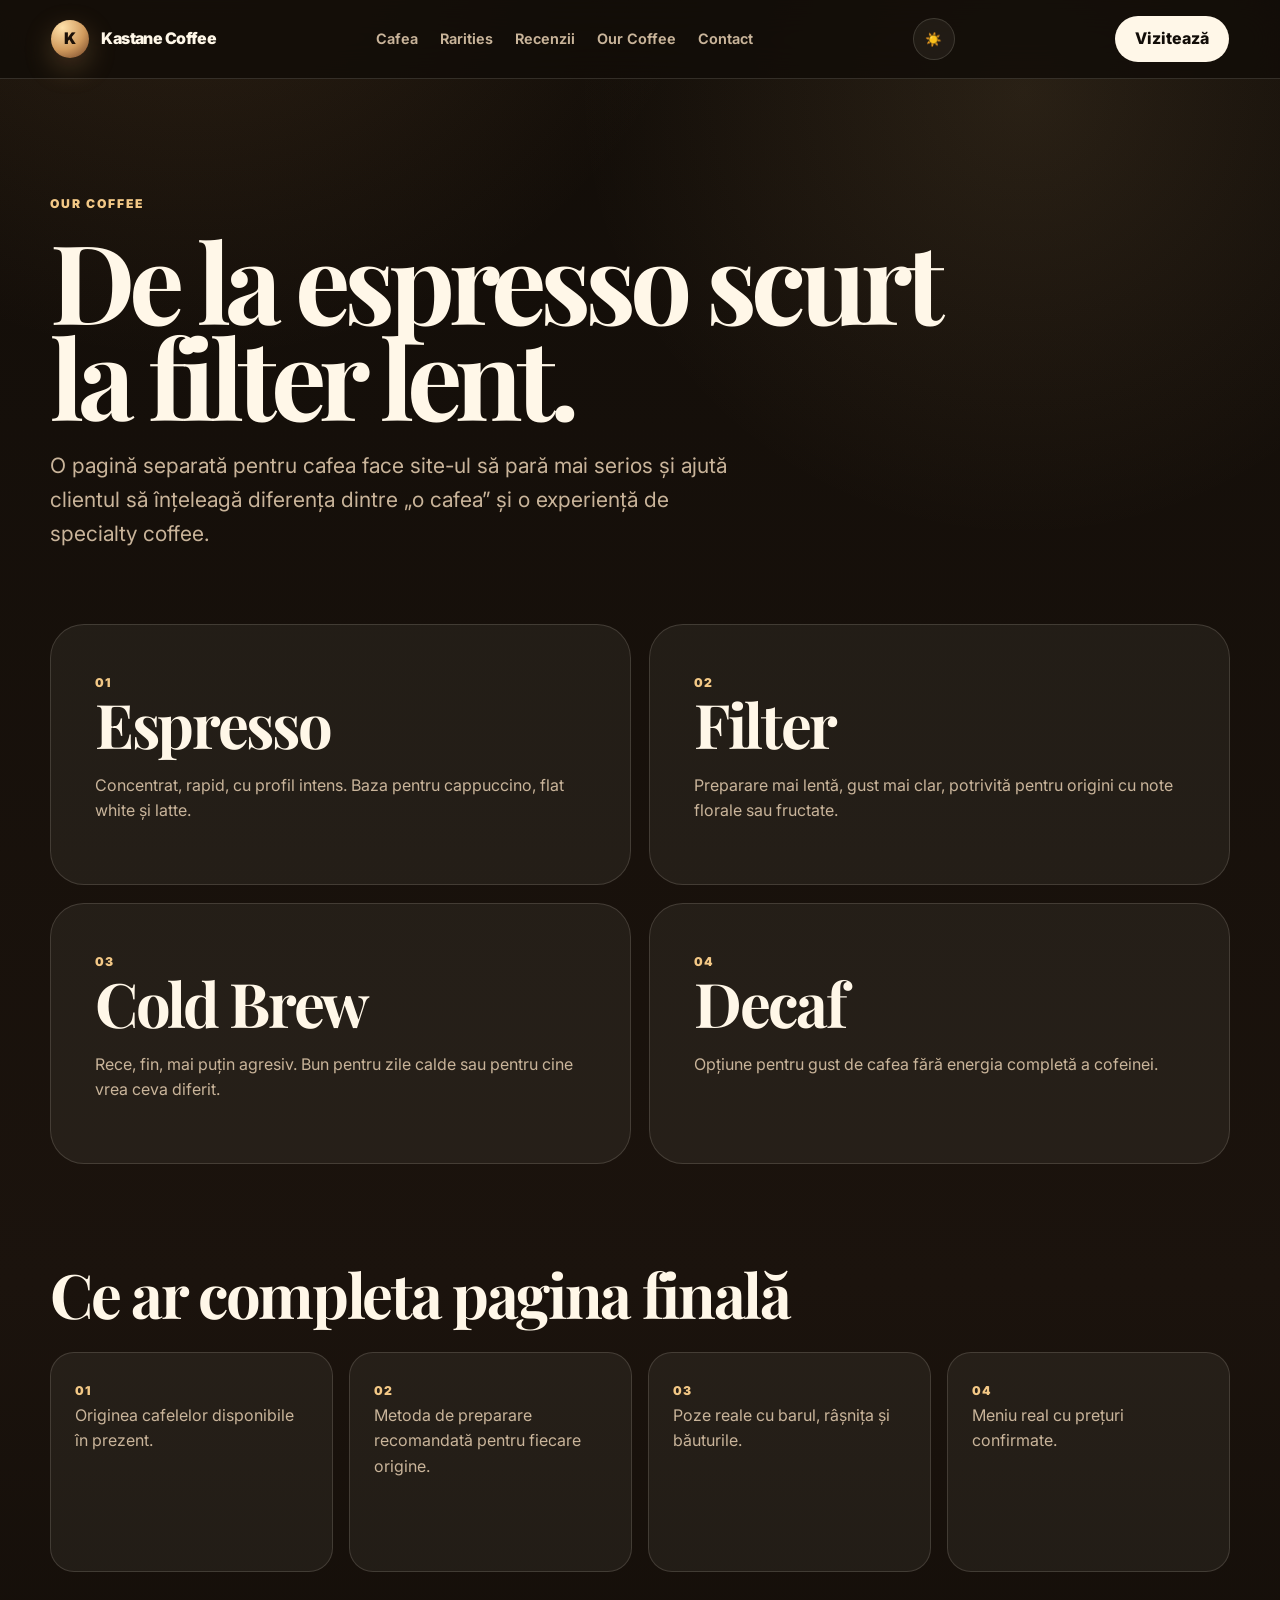
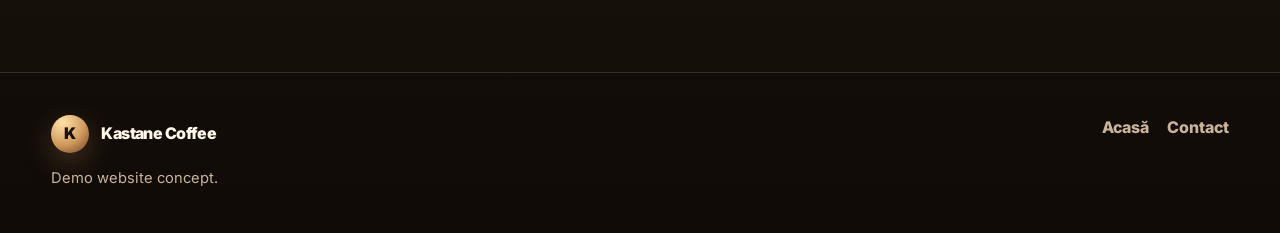
==== coffee.html @ 0e5a7f86 "Add files via upload" ====
<!doctype html>
<html lang="ro">
<head>
  <meta charset="utf-8" />
  <meta name="viewport" content="width=device-width, initial-scale=1" />
  <title>Our Coffee — Kastane Coffee</title>
  <meta name="description" content="Our Coffee — espresso, filter coffee, cold brew, decaf și selecții rare la Kastane Coffee Târgoviște." />
  <meta name="theme-color" content="#120d08" />
  <link rel="icon" href="favicon.svg" type="image/svg+xml" />
  <link rel="preconnect" href="https://fonts.googleapis.com">
  <link rel="preconnect" href="https://fonts.gstatic.com" crossorigin>
  <link href="https://fonts.googleapis.com/css2?family=Inter:wght@400;500;600;700;800;900&family=Playfair+Display:wght@500;600;700;800&display=swap" rel="stylesheet">
  <link rel="stylesheet" href="styles.css" />
</head>
<body>
  <div class="grain" aria-hidden="true"></div>

  <header class="site-header">
    <a class="brand" href="index.html" aria-label="Kastane Coffee">
      <span class="brand-mark">K</span>
      <span class="brand-text">Kastane Coffee</span>
    </a>
    <nav class="nav" aria-label="Navigație principală">
      <a href="index.html#coffee">Cafea</a>
      <a href="index.html#rarities">Rarities</a>
      <a href="index.html#reviews">Recenzii</a>
      <a href="coffee.html">Our Coffee</a>
      <a href="index.html#visit">Contact</a>
    </nav>
    <button class="theme-toggle" type="button" aria-label="Schimbă tema">☀️</button>
    <a class="header-cta" href="index.html#visit">Vizitează</a>
  </header>

  <main>
    <section class="page-hero reveal">
      <p class="eyebrow">our coffee</p>
      <h1>De la espresso scurt la filter lent.</h1>
      <p class="lead">
        O pagină separată pentru cafea face site-ul să pară mai serios și ajută clientul să înțeleagă
        diferența dintre „o cafea” și o experiență de specialty coffee.
      </p>
    </section>

    <section class="coffee-cards reveal">
      <article>
        <span>01</span>
        <h2>Espresso</h2>
        <p>Concentrat, rapid, cu profil intens. Baza pentru cappuccino, flat white și latte.</p>
      </article>
      <article>
        <span>02</span>
        <h2>Filter</h2>
        <p>Preparare mai lentă, gust mai clar, potrivită pentru origini cu note florale sau fructate.</p>
      </article>
      <article>
        <span>03</span>
        <h2>Cold Brew</h2>
        <p>Rece, fin, mai puțin agresiv. Bun pentru zile calde sau pentru cine vrea ceva diferit.</p>
      </article>
      <article>
        <span>04</span>
        <h2>Decaf</h2>
        <p>Opțiune pentru gust de cafea fără energia completă a cofeinei.</p>
      </article>
    </section>

    <section class="process reveal">
      <h2>Ce ar completa pagina finală</h2>
      <div class="process-list">
        <article><span>01</span><p>Originea cafelelor disponibile în prezent.</p></article>
        <article><span>02</span><p>Metoda de preparare recomandată pentru fiecare origine.</p></article>
        <article><span>03</span><p>Poze reale cu barul, râșnița și băuturile.</p></article>
        <article><span>04</span><p>Meniu real cu prețuri confirmate.</p></article>
      </div>
    </section>
  </main>

  <footer class="footer">
    <div>
      <a class="brand footer-brand" href="index.html">
        <span class="brand-mark">K</span>
        <span>Kastane Coffee</span>
      </a>
      <p>Demo website concept.</p>
    </div>
    <div class="footer-links">
      <a href="index.html">Acasă</a>
      <a href="index.html#visit">Contact</a>
    </div>
  </footer>

  <script src="script.js"></script>
</body>
</html>
---- styles.css ----
* { box-sizing: border-box; }

:root {
  --bg: #120d08;
  --bg-2: #1b130d;
  --surface: rgba(255, 249, 238, 0.055);
  --surface-strong: rgba(255, 249, 238, 0.095);
  --text: #fff7e8;
  --muted: #c9b49a;
  --soft: #8f7962;
  --line: rgba(255, 247, 232, 0.14);
  --accent: #d09a5d;
  --accent-2: #f3c886;
  --shadow: 0 30px 90px rgba(0, 0, 0, 0.42);
  --radius-xl: 34px;
  --radius-lg: 24px;
  --radius-md: 16px;
}

body.light {
  --bg: #fbf4ea;
  --bg-2: #f1e3d0;
  --surface: rgba(75, 48, 28, 0.075);
  --surface-strong: rgba(75, 48, 28, 0.12);
  --text: #1b120b;
  --muted: #6f5640;
  --soft: #8b6a4f;
  --line: rgba(65, 42, 25, 0.16);
  --accent: #9b6634;
  --accent-2: #7a481e;
}

html { scroll-behavior: smooth; }

body {
  margin: 0;
  font-family: Inter, system-ui, -apple-system, BlinkMacSystemFont, "Segoe UI", sans-serif;
  color: var(--text);
  background:
    radial-gradient(circle at 15% -10%, rgba(208, 154, 93, 0.16), transparent 34rem),
    radial-gradient(circle at 80% 5%, rgba(243, 200, 134, 0.10), transparent 28rem),
    linear-gradient(180deg, var(--bg) 0%, var(--bg-2) 70%, var(--bg) 100%);
  line-height: 1.6;
  overflow-x: hidden;
  transition: background .25s ease, color .25s ease;
}

.grain {
  position: fixed;
  inset: 0;
  pointer-events: none;
  opacity: 0.13;
  z-index: 100;
  background-image:
    linear-gradient(90deg, rgba(255,255,255,.04) 1px, transparent 1px),
    linear-gradient(rgba(255,255,255,.035) 1px, transparent 1px);
  background-size: 5px 5px;
  mix-blend-mode: soft-light;
}

a { color: inherit; text-decoration: none; }

.site-header {
  position: sticky;
  top: 0;
  z-index: 50;
  display: flex;
  align-items: center;
  justify-content: space-between;
  gap: 16px;
  padding: 16px clamp(16px, 4vw, 64px);
  background: color-mix(in srgb, var(--bg) 82%, transparent);
  border-bottom: 1px solid var(--line);
  backdrop-filter: blur(18px);
}

.brand {
  display: inline-flex;
  align-items: center;
  gap: 12px;
  font-weight: 850;
  letter-spacing: -0.035em;
}

.brand-mark {
  display: grid;
  place-items: center;
  width: 38px;
  height: 38px;
  border-radius: 50%;
  background: radial-gradient(circle at 30% 20%, #ffe1aa, #d09a5d 55%, #6b3e24 100%);
  color: #1b1008;
  font-weight: 950;
  box-shadow: 0 10px 28px rgba(208, 154, 93, 0.28);
}

.nav {
  display: flex;
  gap: 22px;
  color: var(--muted);
  font-size: .9rem;
  font-weight: 650;
}

.nav a { transition: color .2s ease; }
.nav a:hover { color: var(--text); }

.theme-toggle {
  display: inline-grid;
  place-items: center;
  width: 42px;
  height: 42px;
  border: 1px solid var(--line);
  border-radius: 50%;
  background: var(--surface);
  color: var(--text);
  cursor: pointer;
}

.header-cta,
.button {
  display: inline-flex;
  align-items: center;
  justify-content: center;
  min-height: 46px;
  border-radius: 999px;
  padding: 0 20px;
  font-weight: 800;
  transition: transform .2s ease, background .2s ease, border-color .2s ease;
}

.header-cta,
.button.primary {
  color: var(--bg);
  background: var(--text);
}

.button.ghost {
  border: 1px solid var(--line);
  color: var(--text);
  background: rgba(255, 255, 255, 0.03);
}

.button:hover,
.header-cta:hover { transform: translateY(-2px); }

.hero-premium {
  width: min(1280px, calc(100% - 36px));
  margin: 0 auto;
  min-height: calc(100vh - 72px);
  display: grid;
  grid-template-columns: minmax(0, 1fr) minmax(360px, .86fr);
  gap: clamp(34px, 6vw, 90px);
  align-items: center;
  padding: clamp(56px, 8vw, 110px) 0 70px;
}

.eyebrow {
  margin: 0 0 18px;
  color: var(--accent-2);
  text-transform: uppercase;
  letter-spacing: .16em;
  font-size: .76rem;
  font-weight: 900;
}

h1, h2, h3, p { margin-top: 0; }

h1 {
  margin-bottom: 24px;
  max-width: 930px;
  font-family: "Playfair Display", Georgia, serif;
  font-size: clamp(3.7rem, 8.6vw, 8.5rem);
  line-height: .88;
  letter-spacing: -.055em;
  font-weight: 700;
}

h2 {
  margin-bottom: 18px;
  font-family: "Playfair Display", Georgia, serif;
  font-size: clamp(2.35rem, 4.8vw, 4.85rem);
  line-height: .98;
  letter-spacing: -.038em;
  font-weight: 700;
}

h3 {
  margin-bottom: 8px;
  font-size: 1.14rem;
  letter-spacing: -.03em;
}

.lead {
  max-width: 680px;
  color: var(--muted);
  font-size: clamp(1.05rem, 1.7vw, 1.32rem);
}

.hero-actions,
.visit-actions {
  display: flex;
  flex-wrap: wrap;
  gap: 12px;
  margin-top: 32px;
}

.micro-row {
  display: flex;
  flex-wrap: wrap;
  gap: 10px;
  margin-top: 34px;
}

.micro-row span,
.menu-title span {
  display: inline-flex;
  border: 1px solid var(--line);
  color: var(--muted);
  border-radius: 999px;
  padding: 9px 13px;
  font-size: .82rem;
  font-weight: 800;
}

.hero-visual {
  position: relative;
  min-height: 620px;
}

.hero-photo {
  position: absolute;
  overflow: hidden;
  box-shadow: var(--shadow);
}

.hero-photo-main {
  inset: 6% 0 0 12%;
  border-radius: 44px;
}

.hero-photo-small {
  left: 0;
  top: 0;
  width: 46%;
  height: 34%;
  border-radius: 30px;
  z-index: 2;
}

.hero-badge {
  position: absolute;
  right: -10px;
  bottom: 32px;
  display: grid;
  gap: 2px;
  width: 164px;
  padding: 22px;
  border-radius: 26px;
  background: color-mix(in srgb, var(--text) 92%, transparent);
  color: var(--bg);
  box-shadow: var(--shadow);
  z-index: 3;
}

.badge-big {
  font-family: "Playfair Display", Georgia, serif;
  font-size: 3.3rem;
  line-height: .88;
  font-weight: 800;
}

.photo-slot {
  display: grid;
  place-items: center;
  min-height: 260px;
  position: relative;
  overflow: hidden;
  border: 1px solid var(--line);
  background:
    linear-gradient(135deg, rgba(255, 247, 232, .12), rgba(255, 247, 232, .025)),
    radial-gradient(circle at 30% 20%, rgba(243, 200, 134, .22), transparent 18rem),
    repeating-linear-gradient(45deg, rgba(255,255,255,.035) 0 1px, transparent 1px 18px),
    #2a1a10;
  color: var(--muted);
  text-align: center;
  font-weight: 900;
}

.photo-slot::after {
  content: "";
  position: absolute;
  inset: 0;
  background:
    linear-gradient(180deg, transparent 45%, rgba(18, 13, 8, .46)),
    radial-gradient(circle at 60% 10%, rgba(255,255,255,.13), transparent 12rem);
  pointer-events: none;
}

.photo-slot span {
  position: relative;
  z-index: 1;
  max-width: 230px;
  padding: 12px 16px;
  border: 1px solid var(--line);
  border-radius: 999px;
  background: rgba(18, 13, 8, .58);
  backdrop-filter: blur(10px);
  color: #fff7e8;
}

.stats {
  width: min(1180px, calc(100% - 36px));
  margin: 0 auto 46px;
  display: grid;
  grid-template-columns: repeat(4, 1fr);
  gap: 14px;
}

.stats article {
  padding: 22px;
  border: 1px solid var(--line);
  border-radius: var(--radius-lg);
  background: var(--surface);
}

.stats strong {
  display: block;
  font-family: "Playfair Display", Georgia, serif;
  font-size: clamp(2.2rem, 4vw, 4rem);
  line-height: .9;
}

.stats span { color: var(--muted); font-weight: 800; }

.ticker {
  overflow: hidden;
  border-top: 1px solid var(--line);
  border-bottom: 1px solid var(--line);
  background: var(--surface);
}

.ticker-track {
  display: flex;
  gap: 28px;
  min-width: max-content;
  padding: 18px 0;
  color: var(--muted);
  font-weight: 850;
  text-transform: uppercase;
  letter-spacing: .08em;
  animation: ticker 32s linear infinite;
}

.ticker-track span:first-child { margin-left: 100vw; }

@keyframes ticker { to { transform: translateX(-100%); } }

.section,
.showcase,
.reviews,
.visit,
.page-hero,
.process,
.rarities,
.instagram-block,
.coffee-cards {
  width: min(1180px, calc(100% - 36px));
  margin: 0 auto;
}

.two-col {
  display: grid;
  grid-template-columns: 180px 1fr;
  gap: clamp(28px, 6vw, 90px);
  padding: 105px 0 42px;
}

.section-kicker {
  color: var(--accent-2);
  text-transform: uppercase;
  letter-spacing: .16em;
  font-size: .78rem;
  font-weight: 900;
}

.section-content p,
.showcase p,
.visit p,
.footer p,
.process p,
.rarities p,
.instagram-block p,
.coffee-cards p {
  color: var(--muted);
  max-width: 760px;
}

.menu-board {
  width: min(1180px, calc(100% - 36px));
  margin: 0 auto 108px;
  display: grid;
  grid-template-columns: repeat(3, 1fr);
  gap: 18px;
}

.menu-category {
  padding: 28px;
  min-height: 420px;
  border: 1px solid var(--line);
  border-radius: var(--radius-xl);
  background: var(--surface);
  box-shadow: 0 20px 60px rgba(0,0,0,.14);
}

.menu-category.highlighted {
  background:
    linear-gradient(180deg, rgba(208, 154, 93, .22), rgba(255, 255, 255, .055)),
    var(--surface);
}

.menu-title {
  display: flex;
  align-items: flex-start;
  justify-content: space-between;
  gap: 18px;
  padding-bottom: 32px;
}

.menu-category article {
  display: flex;
  justify-content: space-between;
  gap: 18px;
  padding: 18px 0;
  border-top: 1px solid var(--line);
  color: var(--muted);
}

.menu-category article b { color: var(--text); }

.rarities {
  display: grid;
  grid-template-columns: .82fr 1.18fr;
  gap: clamp(28px, 6vw, 80px);
  align-items: start;
  padding: 20px 0 112px;
}

.rarities-grid {
  display: grid;
  gap: 16px;
}

.rarities-grid article {
  padding: 26px;
  border-radius: var(--radius-lg);
  border: 1px solid var(--line);
  background: var(--surface);
}

.rarities-grid span,
.coffee-cards span,
.process-list span {
  color: var(--accent-2);
  font-weight: 950;
  text-transform: uppercase;
  letter-spacing: .1em;
  font-size: .76rem;
}

.showcase {
  display: grid;
  grid-template-columns: .86fr 1.14fr;
  gap: clamp(30px, 6vw, 82px);
  align-items: center;
  padding: 30px 0 110px;
}

.text-link {
  display: inline-flex;
  margin-top: 18px;
  color: var(--accent-2);
  font-weight: 850;
}

.masonry {
  display: grid;
  grid-template-columns: repeat(6, 1fr);
  grid-auto-rows: 135px;
  gap: 14px;
}

.masonry .photo-slot { min-height: auto; border-radius: 26px; }
.masonry .tall { grid-column: span 3; grid-row: span 4; }
.masonry .wide { grid-column: span 3; grid-row: span 2; }
.masonry .photo-slot:not(.tall):not(.wide) { grid-column: span 3; grid-row: span 2; }

.reviews { padding-bottom: 100px; }

.section-head { max-width: 760px; margin-bottom: 26px; }

.review-grid {
  display: grid;
  grid-template-columns: repeat(3, 1fr);
  gap: 18px;
}

.review-grid figure {
  margin: 0;
  padding: 30px;
  border-radius: var(--radius-xl);
  background: var(--surface);
  border: 1px solid var(--line);
}

.review-grid figure div { color: var(--accent-2); margin-bottom: 18px; letter-spacing: .08em; }

blockquote {
  margin: 0 0 18px;
  font-family: "Playfair Display", Georgia, serif;
  font-size: clamp(1.35rem, 2.4vw, 2.3rem);
  line-height: 1.12;
  letter-spacing: -.035em;
  font-weight: 600;
}

figcaption { color: var(--muted); }

.instagram-block {
  display: grid;
  grid-template-columns: .8fr 1.2fr;
  gap: clamp(26px, 5vw, 70px);
  align-items: center;
  padding: 40px 0 108px;
}

.insta-grid {
  display: grid;
  grid-template-columns: repeat(4, 1fr);
  gap: 10px;
}

.insta-grid .photo-slot {
  min-height: 190px;
  border-radius: 22px;
}

.visit {
  display: grid;
  grid-template-columns: .85fr 1.15fr;
  gap: 24px;
  align-items: stretch;
  margin-bottom: 92px;
  padding: clamp(24px, 5vw, 54px);
  border-radius: var(--radius-xl);
  background:
    radial-gradient(circle at 10% 10%, rgba(243, 200, 134, .12), transparent 20rem),
    var(--surface);
  border: 1px solid var(--line);
}

.map-card {
  min-height: 430px;
  overflow: hidden;
  border-radius: 28px;
  border: 1px solid var(--line);
  background: var(--bg-2);
}

.map-card iframe {
  display: block;
  width: 100%;
  height: 100%;
  border: 0;
  filter: grayscale(.25) contrast(1.05) brightness(.82);
}

.footer {
  display: flex;
  justify-content: space-between;
  gap: 28px;
  padding: 42px clamp(18px, 4vw, 64px);
  border-top: 1px solid var(--line);
  background: rgba(0,0,0,.12);
}

.footer p {
  margin: 14px 0 0;
  max-width: 520px;
  font-size: .92rem;
}

.footer-links {
  display: flex;
  flex-wrap: wrap;
  gap: 18px;
  align-content: flex-start;
  color: var(--muted);
  font-weight: 800;
}

.page-hero { padding: clamp(64px, 9vw, 130px) 0 52px; }
.page-hero h1 { max-width: 980px; }

.coffee-cards {
  display: grid;
  grid-template-columns: repeat(2, 1fr);
  gap: 18px;
  padding-bottom: 100px;
}

.coffee-cards article {
  padding: clamp(26px, 4vw, 44px);
  border: 1px solid var(--line);
  border-radius: var(--radius-xl);
  background: var(--surface);
}

.process { padding-bottom: 100px; }

.process-list {
  display: grid;
  grid-template-columns: repeat(4, 1fr);
  gap: 16px;
  margin-top: 28px;
}

.process-list article {
  min-height: 220px;
  padding: 24px;
  border-radius: var(--radius-lg);
  border: 1px solid var(--line);
  background: var(--surface);
}

.reveal {
  opacity: 0;
  transform: translateY(24px);
  transition: opacity .8s ease, transform .8s ease;
}

.reveal.is-visible { opacity: 1; transform: translateY(0); }
.delay-1 { transition-delay: .12s; }

@media (max-width: 1080px) {
  .nav { display: none; }
}

@media (max-width: 980px) {
  .hero-premium,
  .two-col,
  .showcase,
  .visit,
  .rarities,
  .instagram-block {
    grid-template-columns: 1fr;
  }

  .hero-premium { min-height: auto; }
  .hero-visual { min-height: 520px; }

  .menu-board,
  .review-grid,
  .process-list,
  .coffee-cards,
  .stats {
    grid-template-columns: 1fr;
  }

  .menu-category { min-height: auto; }
}

@media (max-width: 620px) {
  .site-header { padding: 14px 16px; }
  .brand-text { display: none; }
  .header-cta { display: none; }

  h1 { font-size: clamp(3.3rem, 16vw, 5.3rem); }

  .hero-visual { min-height: 440px; }
  .hero-photo-main { inset: 10% 0 0 0; }
  .hero-photo-small { width: 54%; height: 30%; }
  .hero-badge { right: 10px; bottom: 14px; }

  .masonry,
  .insta-grid {
    display: grid;
    grid-template-columns: 1fr;
    grid-auto-rows: auto;
  }

  .masonry .tall,
  .masonry .wide,
  .masonry .photo-slot:not(.tall):not(.wide) {
    grid-column: auto;
    grid-row: auto;
    min-height: 230px;
  }

  .footer { flex-direction: column; }
}
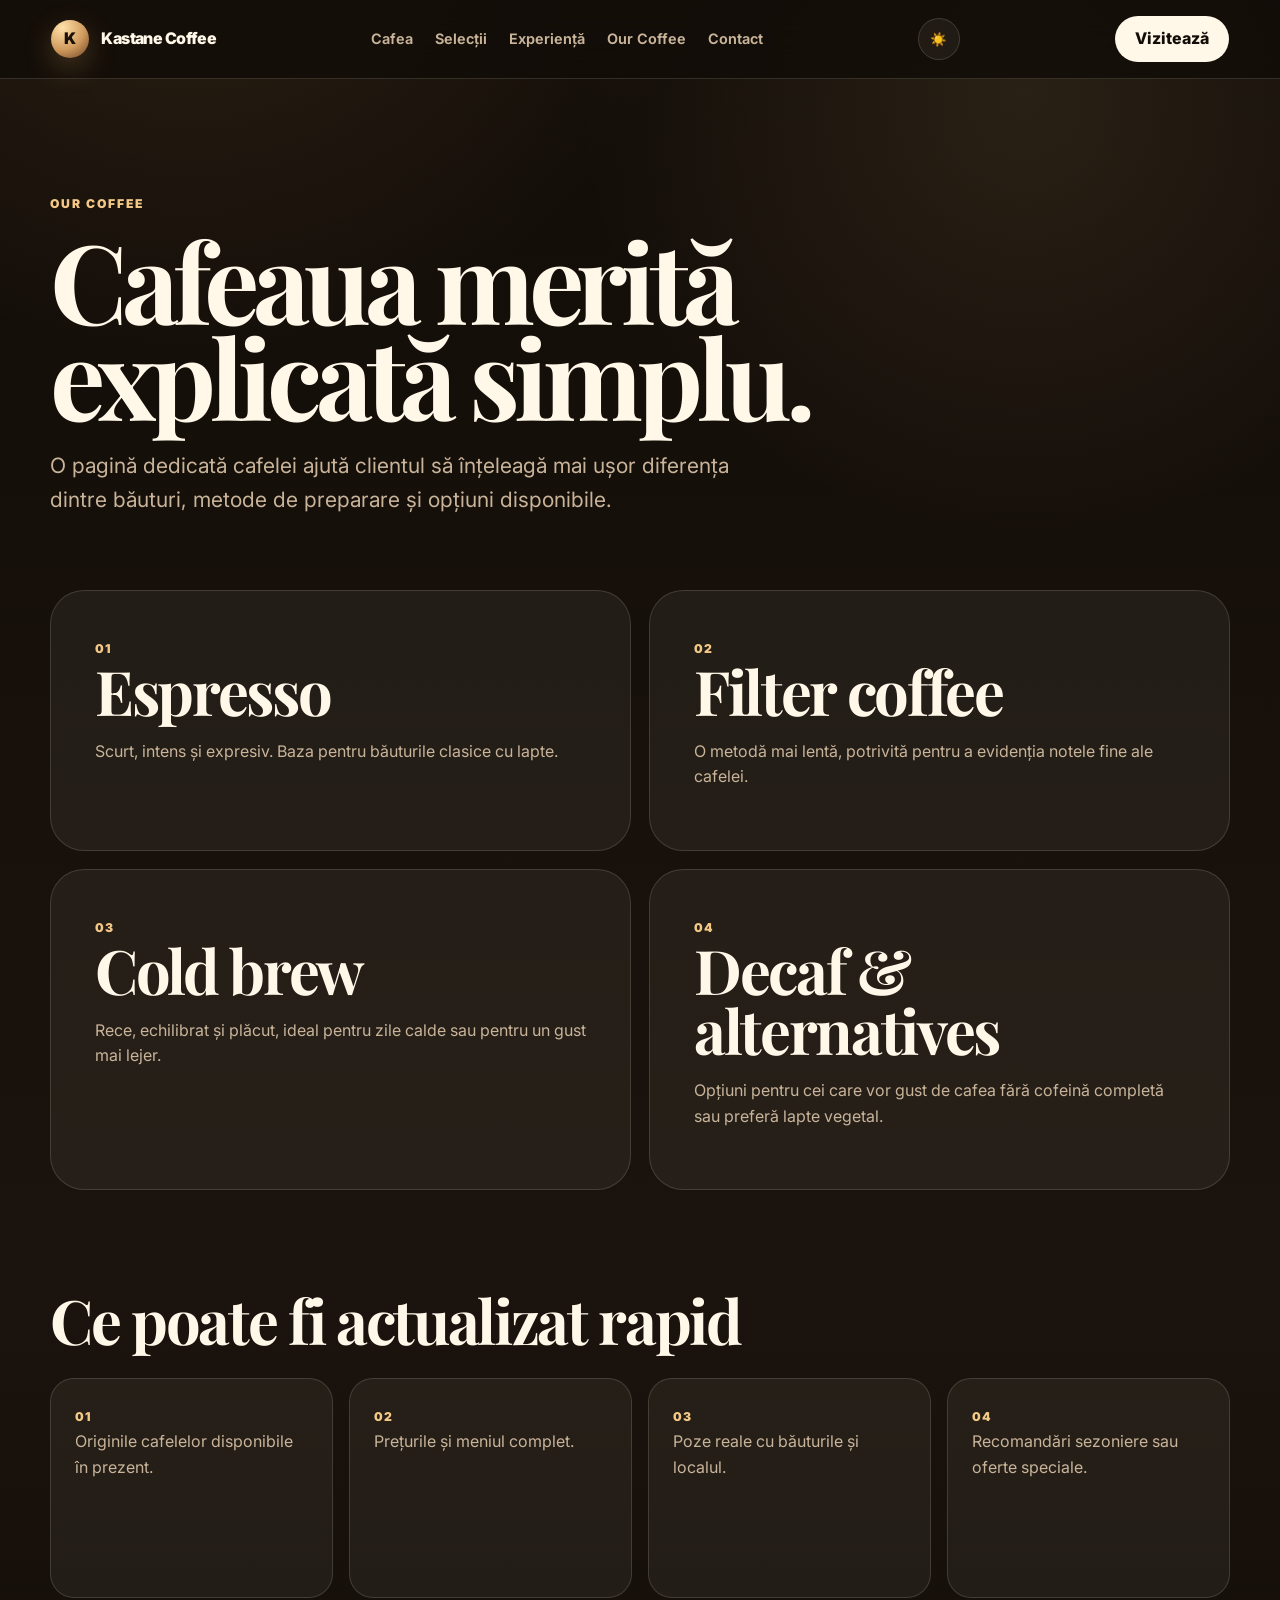
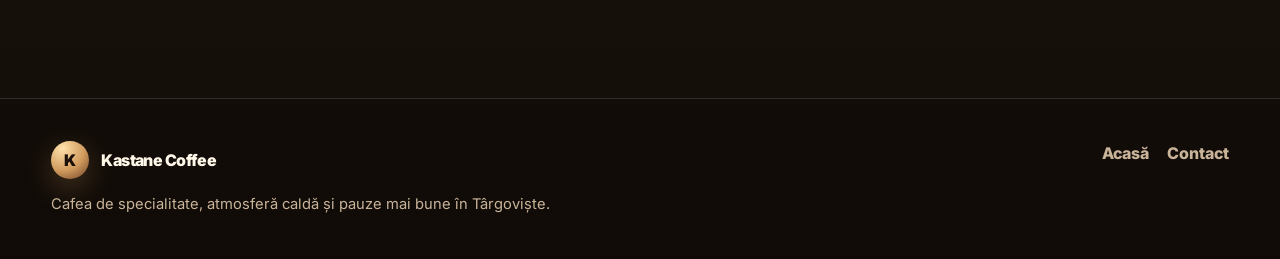
==== commit 8a36639c: "Add files via upload" ====
--- a/coffee.html
+++ b/coffee.html
@@ -4,7 +4,7 @@
   <meta charset="utf-8" />
   <meta name="viewport" content="width=device-width, initial-scale=1" />
   <title>Our Coffee — Kastane Coffee</title>
-  <meta name="description" content="Our Coffee — espresso, filter coffee, cold brew, decaf și selecții rare la Kastane Coffee Târgoviște." />
+  <meta name="description" content="Our Coffee — espresso, filter coffee, cold brew, decaf și selecții speciale la Kastane Coffee Târgoviște." />
   <meta name="theme-color" content="#120d08" />
   <link rel="icon" href="favicon.svg" type="image/svg+xml" />
   <link rel="preconnect" href="https://fonts.googleapis.com">
@@ -22,8 +22,8 @@
     </a>
     <nav class="nav" aria-label="Navigație principală">
       <a href="index.html#coffee">Cafea</a>
-      <a href="index.html#rarities">Rarities</a>
-      <a href="index.html#reviews">Recenzii</a>
+      <a href="index.html#rarities">Selecții</a>
+      <a href="index.html#reviews">Experiență</a>
       <a href="coffee.html">Our Coffee</a>
       <a href="index.html#visit">Contact</a>
     </nav>
@@ -34,10 +34,10 @@
   <main>
     <section class="page-hero reveal">
       <p class="eyebrow">our coffee</p>
-      <h1>De la espresso scurt la filter lent.</h1>
+      <h1>Cafeaua merită explicată simplu.</h1>
       <p class="lead">
-        O pagină separată pentru cafea face site-ul să pară mai serios și ajută clientul să înțeleagă
-        diferența dintre „o cafea” și o experiență de specialty coffee.
+        O pagină dedicată cafelei ajută clientul să înțeleagă mai ușor diferența dintre băuturi,
+        metode de preparare și opțiuni disponibile.
       </p>
     </section>
 
@@ -45,32 +45,32 @@
       <article>
         <span>01</span>
         <h2>Espresso</h2>
-        <p>Concentrat, rapid, cu profil intens. Baza pentru cappuccino, flat white și latte.</p>
+        <p>Scurt, intens și expresiv. Baza pentru băuturile clasice cu lapte.</p>
       </article>
       <article>
         <span>02</span>
-        <h2>Filter</h2>
-        <p>Preparare mai lentă, gust mai clar, potrivită pentru origini cu note florale sau fructate.</p>
+        <h2>Filter coffee</h2>
+        <p>O metodă mai lentă, potrivită pentru a evidenția notele fine ale cafelei.</p>
       </article>
       <article>
         <span>03</span>
-        <h2>Cold Brew</h2>
-        <p>Rece, fin, mai puțin agresiv. Bun pentru zile calde sau pentru cine vrea ceva diferit.</p>
+        <h2>Cold brew</h2>
+        <p>Rece, echilibrat și plăcut, ideal pentru zile calde sau pentru un gust mai lejer.</p>
       </article>
       <article>
         <span>04</span>
-        <h2>Decaf</h2>
-        <p>Opțiune pentru gust de cafea fără energia completă a cofeinei.</p>
+        <h2>Decaf & alternatives</h2>
+        <p>Opțiuni pentru cei care vor gust de cafea fără cofeină completă sau preferă lapte vegetal.</p>
       </article>
     </section>
 
     <section class="process reveal">
-      <h2>Ce ar completa pagina finală</h2>
+      <h2>Ce poate fi actualizat rapid</h2>
       <div class="process-list">
-        <article><span>01</span><p>Originea cafelelor disponibile în prezent.</p></article>
-        <article><span>02</span><p>Metoda de preparare recomandată pentru fiecare origine.</p></article>
-        <article><span>03</span><p>Poze reale cu barul, râșnița și băuturile.</p></article>
-        <article><span>04</span><p>Meniu real cu prețuri confirmate.</p></article>
+        <article><span>01</span><p>Originile cafelelor disponibile în prezent.</p></article>
+        <article><span>02</span><p>Prețurile și meniul complet.</p></article>
+        <article><span>03</span><p>Poze reale cu băuturile și localul.</p></article>
+        <article><span>04</span><p>Recomandări sezoniere sau oferte speciale.</p></article>
       </div>
     </section>
   </main>
@@ -81,7 +81,7 @@
         <span class="brand-mark">K</span>
         <span>Kastane Coffee</span>
       </a>
-      <p>Demo website concept.</p>
+      <p>Cafea de specialitate, atmosferă caldă și pauze mai bune în Târgoviște.</p>
     </div>
     <div class="footer-links">
       <a href="index.html">Acasă</a>
